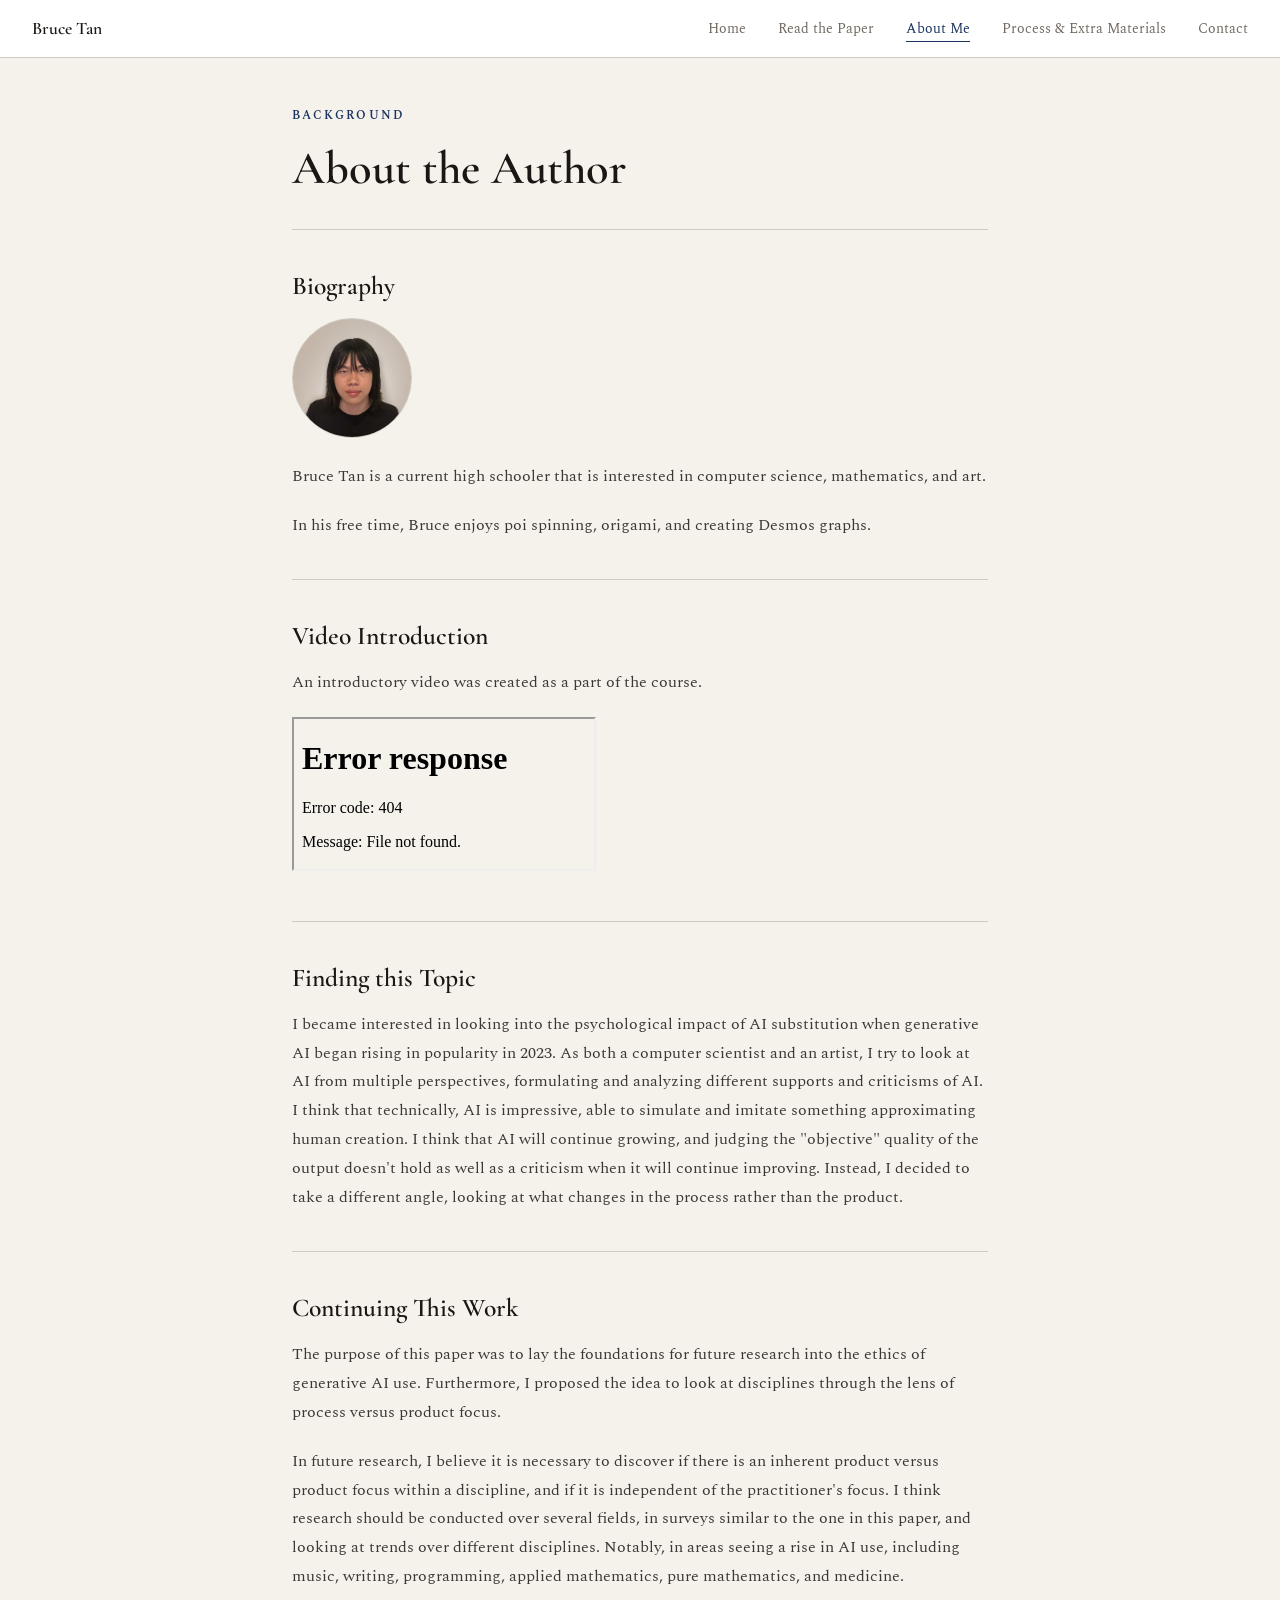
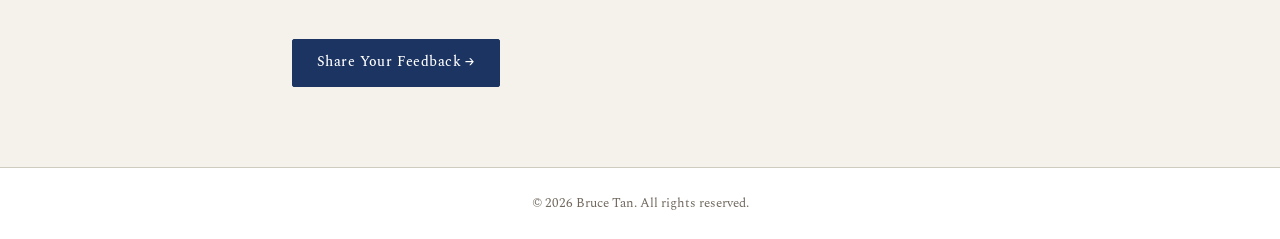
==== about.html @ 76bb7b0b "update" ====
<!DOCTYPE html>
<html lang="en">
<head>
    <meta charset="UTF-8" />
    <meta name="viewport" content="width=device-width, initial-scale=1.0" />
    <title>About — A Productivity Fixated World in the Age of AI: Investigating The Purpose of Human Art</title>

    <link rel="preconnect" href="https://fonts.googleapis.com" />
    <link rel="preconnect" href="https://fonts.gstatic.com" crossorigin />
    <link href="https://fonts.googleapis.com/css2?family=Cormorant+Garamond:ital,wght@0,500;0,600;0,700;1,500;1,600&family=Spectral:ital,wght@0,400;0,500;0,600;1,400&display=swap" rel="stylesheet" />

    <link rel="stylesheet" href="style.css" />

    <style>
        .page-header {
            padding-bottom: 2rem;
            border-bottom: 1px solid var(--border);
            margin-bottom: 2.5rem;
        }

        /* Author portrait */
        .portrait {
            width: 120px;
            height: 120px;
            border-radius: 50%;
            object-fit: cover;
            border: 1px solid var(--border);
            margin-bottom: 1.5rem;
        }

        .portrait-placeholder {
            width: 120px;
            height: 120px;
            border-radius: 50%;
            background: var(--bg-alt);
            border: 1px dashed var(--border);
            display: flex;
            align-items: center;
            justify-content: center;
            color: var(--text-muted);
            font-size: 0.75rem;
            text-align: center;
            margin-bottom: 1.5rem;
        }

        .cta-row { margin-top: 3rem; }
    </style>
</head>
<body>

    <nav>
        <a href="index.html" class="nav-brand">Bruce Tan</a>

        <button class="nav-toggle" aria-label="Toggle navigation">
            <span></span><span></span><span></span>
        </button>

        <ul class="nav-links">
            <li><a href="index.html">Home</a></li>
            <li><a href="paper.html">Read the Paper</a></li>
            <li><a href="about.html" class="active">About Me</a></li>
            <li><a href="research.html">Process & Extra Materials</a></li>
            <li><a href="contact.html">Contact</a></li>
        </ul>
    </nav>

    <main>

        <header class="page-header">
            <span class="section-label">Background</span>
            <h1>About the Author</h1>
        </header>

        <!-- Bio -->
        <section class="content-section">
            <h2>Biography</h2>

            <img class="portrait" src="photo.png" alt="Headshot of Bruce Tan">

            <p>Bruce Tan is a current high schooler that is interested in computer science, mathematics, and art.</p>
            <p>In his free time, Bruce enjoys poi spinning, origami, and creating Desmos graphs.</p>
        </section>

        <hr class="divider" />

        <!-- Introduction video -->
        <section class="content-section">
            <h2>Video Introduction</h2>

            <p>An introductory video was created as a part of the course.</p>
            <div class="video-wrapper">
                <iframe
                    src="Bruce Tan Video.mp4"
                    title="About the Author Video"
                    allowfullscreen
                ></iframe>
            </div>
        </section>

        <hr class="divider" />

        <!-- How the I came to this topic -->
        <section class="content-section">
            <h2>Finding this Topic</h2>
            <p>I became interested in looking into the psychological impact of AI substitution when generative AI began rising in popularity in 2023. As both a computer scientist and an artist, I try to look at AI from multiple perspectives, formulating and analyzing different supports and criticisms of AI. I think that technically, AI is impressive, able to simulate and imitate something approximating human creation. I think that AI will continue growing, and judging the "objective" quality of the output doesn't hold as well as a criticism when it will continue improving. Instead, I decided to take a different angle, looking at what changes in the process rather than the product.</p>
        </section>

        <hr class="divider" />

        <section class="content-section">
            <h2>Continuing This Work</h2>
            <p>The purpose of this paper was to lay the foundations for future research into the ethics of generative AI use. Furthermore, I proposed the idea to look at disciplines through the lens of process versus product focus.</p>
            <p>In future research, I believe it is necessary to discover if there is an inherent product versus product focus within a discipline, and if it is independent of the practitioner's focus. I think research should be conducted over several fields, in surveys similar to the one in this paper, and looking at trends over different disciplines. Notably, in areas seeing a rise in AI use, including music, writing, programming, applied mathematics, pure mathematics, and medicine.</p>
        </section>

        <div class="cta-row">
            <a href="contact.html" class="btn btn-primary">Share Your Feedback &rarr;</a>
        </div>

    </main>

    <footer>
        <p class="footer-text">&copy; 2026 Bruce Tan. All rights reserved.</p>
    </footer>

    <script src="main.js"></script>

</body>
</html>
---- style.css ----
/* Variables */
:root {
    --bg:           #f5f2ec;
    --bg-alt:       #ebe7de;
    --text:         #1a1614;
    --text-muted:   #70685e;
    --accent:       #1c3461;
    --accent-light: #dce6f2;
    --border:       #d0cbbf;
    --white:        #ffffff;
    --nav-height:   58px;
    --max-width:    760px;
}


/* Reset */
*, *::before, *::after {
    box-sizing: border-box;
    margin: 0;
    padding: 0;
}

html {
    font-size: 16px;
    scroll-behavior: smooth;
}

body {
    background: var(--bg);
    color: var(--text);
    font-family: 'Spectral', serif;
    font-weight: 400;
    line-height: 1.8;
    min-height: 100vh;
    display: flex;
    flex-direction: column;
}

a {
    color: var(--accent);
    text-decoration: none;
}
a:hover { text-decoration: underline; }

img { max-width: 100%; display: block; }


/* Typography */
h1, h2, h3, h4 {
    font-family: 'Cormorant Garamond', serif;
    color: var(--text);
    line-height: 1.25;
}

h1 { font-size: clamp(1.9rem, 4.5vw, 2.9rem); font-weight: 600; }
h2 { font-size: 1.6rem; font-weight: 600; margin-bottom: 1rem; }
h3 { font-size: 1.2rem; font-weight: 600; margin-bottom: 0.6rem; }

p {
    color: rgba(26, 22, 20, 0.85);
    margin-bottom: 1.25rem;
}
p:last-child { margin-bottom: 0; }

em { font-style: italic; }

.section-label {
    display: block;
    font-family: 'Spectral', serif;
    font-size: 0.72rem;
    font-weight: 600;
    letter-spacing: 0.18em;
    text-transform: uppercase;
    color: var(--accent);
    margin-bottom: 0.75rem;
}


/* Navigation */
nav {
    position: sticky;
    top: 0;
    z-index: 200;
    height: var(--nav-height);
    background: var(--white);
    border-bottom: 1px solid var(--border);
    display: flex;
    align-items: center;
    justify-content: space-between;
    padding: 0 2rem;
}

.nav-brand {
    font-family: 'Cormorant Garamond', serif;
    font-size: 1.1rem;
    font-weight: 600;
    color: var(--text);
    flex-shrink: 0;
}
.nav-brand:hover {
    color: var(--accent);
    text-decoration: none;
}

.nav-links {
    list-style: none;
    display: flex;
    gap: 2rem;
}
.nav-links a {
    font-size: 0.85rem;
    color: var(--text-muted);
    transition: color 0.18s ease;
}
.nav-links a:hover { color: var(--accent); text-decoration: none; }
.nav-links a.active {
    color: var(--accent);
    text-decoration: none;
    border-bottom: 1px solid var(--accent);
    padding-bottom: 2px;
}

/* Hamburger button (hidden on desktop) */
.nav-toggle {
    display: none;
    flex-direction: column;
    gap: 5px;
    background: none;
    border: none;
    cursor: pointer;
    padding: 4px;
}
.nav-toggle span {
    display: block;
    width: 22px;
    height: 2px;
    background: var(--text);
    border-radius: 1px;
    transition: all 0.2s ease;
}


/* Layout */
main {
    flex: 1;
    max-width: var(--max-width);
    width: 100%;
    margin: 0 auto;
    padding: 3rem 2rem 5rem;
}

.content-section { margin-bottom: 2.5rem; }

hr.divider {
    border: none;
    border-top: 1px solid var(--border);
    margin: 2.5rem 0;
}


/* Shared components */
.card {
    background: var(--white);
    border: 1px solid var(--border);
    border-radius: 3px;
    padding: 2rem;
}

/* Scope box with left accent border */
.scope {
    background: var(--bg-alt);
    border-left: 3px solid var(--accent);
    padding: 1rem 1.25rem;
    font-size: 0.92rem;
    color: var(--text-muted);
    line-height: 1.75;
}
.scope strong { color: var(--text); }

/* Generic wrapper for iframes (PDFs, slideshows, forms) */
.embed-wrapper {
    background: var(--bg-alt);
    border: 1px solid var(--border);
    border-radius: 3px;
    overflow: hidden;
}
.embed-wrapper iframe {
    display: block;
    width: 100%;
    border: none;
}

/* Generic image/content placeholder box */
.img-placeholder {
    background: var(--bg-alt);
    border: 1px dashed var(--border);
    border-radius: 3px;
    display: flex;
    align-items: center;
    justify-content: center;
    color: var(--text-muted);
    font-size: 0.85rem;
    text-align: center;
    padding: 2rem;
    min-height: 200px;
}


/* Buttons */
.btn {
    display: inline-block;
    padding: 0.65rem 1.5rem;
    font-family: 'Spectral', serif;
    font-size: 0.88rem;
    font-weight: 500;
    letter-spacing: 0.03em;
    border-radius: 2px;
    border: 1px solid transparent;
    cursor: pointer;
    transition: background 0.18s ease, border-color 0.18s ease, color 0.18s ease;
    text-decoration: none;
}
.btn:hover { text-decoration: none; }

.btn-primary {
    background: var(--accent);
    color: var(--white);
    border-color: var(--accent);
}
.btn-primary:hover { background: #16295a; border-color: #16295a; }

.btn-secondary {
    background: transparent;
    color: var(--accent);
    border-color: var(--accent);
}
.btn-secondary:hover { background: var(--accent-light); }


/* Bottom nav grid (index page) */
.nav-grid {
    display: grid;
    grid-template-columns: 1fr 1fr;
    gap: 1rem;
}

.nav-card {
    display: flex;
    flex-direction: column;
    gap: 0.3rem;
    padding: 1.25rem 1.5rem;
    background: var(--white);
    border: 1px solid var(--border);
    border-radius: 3px;
    text-decoration: none;
    transition: border-color 0.18s ease, background 0.18s ease;
}
.nav-card:hover {
    border-color: var(--accent);
    background: var(--accent-light);
    text-decoration: none;
}

.nav-card-label {
    font-size: 0.68rem;
    font-weight: 600;
    letter-spacing: 0.15em;
    text-transform: uppercase;
    color: var(--accent);
}
.nav-card-title {
    font-family: 'Cormorant Garamond', serif;
    font-size: 1rem;
    font-weight: 500;
    color: var(--text);
}
.nav-card-arrow {
    font-size: 0.85rem;
    color: var(--text-muted);
    margin-top: 0.5rem;
}


/* Footer */
footer {
    background: var(--white);
    border-top: 1px solid var(--border);
    padding: 1.5rem 2rem;
    text-align: center;
}

.footer-text {
    font-size: 0.8rem;
    color: var(--text-muted);
}


/* Scrollbar */
::-webkit-scrollbar { width: 5px; }
::-webkit-scrollbar-track { background: var(--bg); }
::-webkit-scrollbar-thumb { background: var(--border); border-radius: 2px; }
::-webkit-scrollbar-thumb:hover { background: var(--text-muted); }


/* Mobile */
@media (max-width: 640px) {
    nav { padding: 0 1.25rem; }
    main { padding: 2rem 1.25rem 4rem; }

    .nav-toggle { display: flex; }

    .nav-links {
        display: none;
        position: absolute;
        top: var(--nav-height);
        left: 0; right: 0;
        background: var(--white);
        border-bottom: 1px solid var(--border);
        flex-direction: column;
        gap: 0;
        padding: 0.5rem 0;
    }
    .nav-links.open { display: flex; }
    .nav-links li a {
        display: block;
        padding: 0.75rem 1.5rem;
        border-bottom: none;
    }

    .nav-grid { grid-template-columns: 1fr; }
}
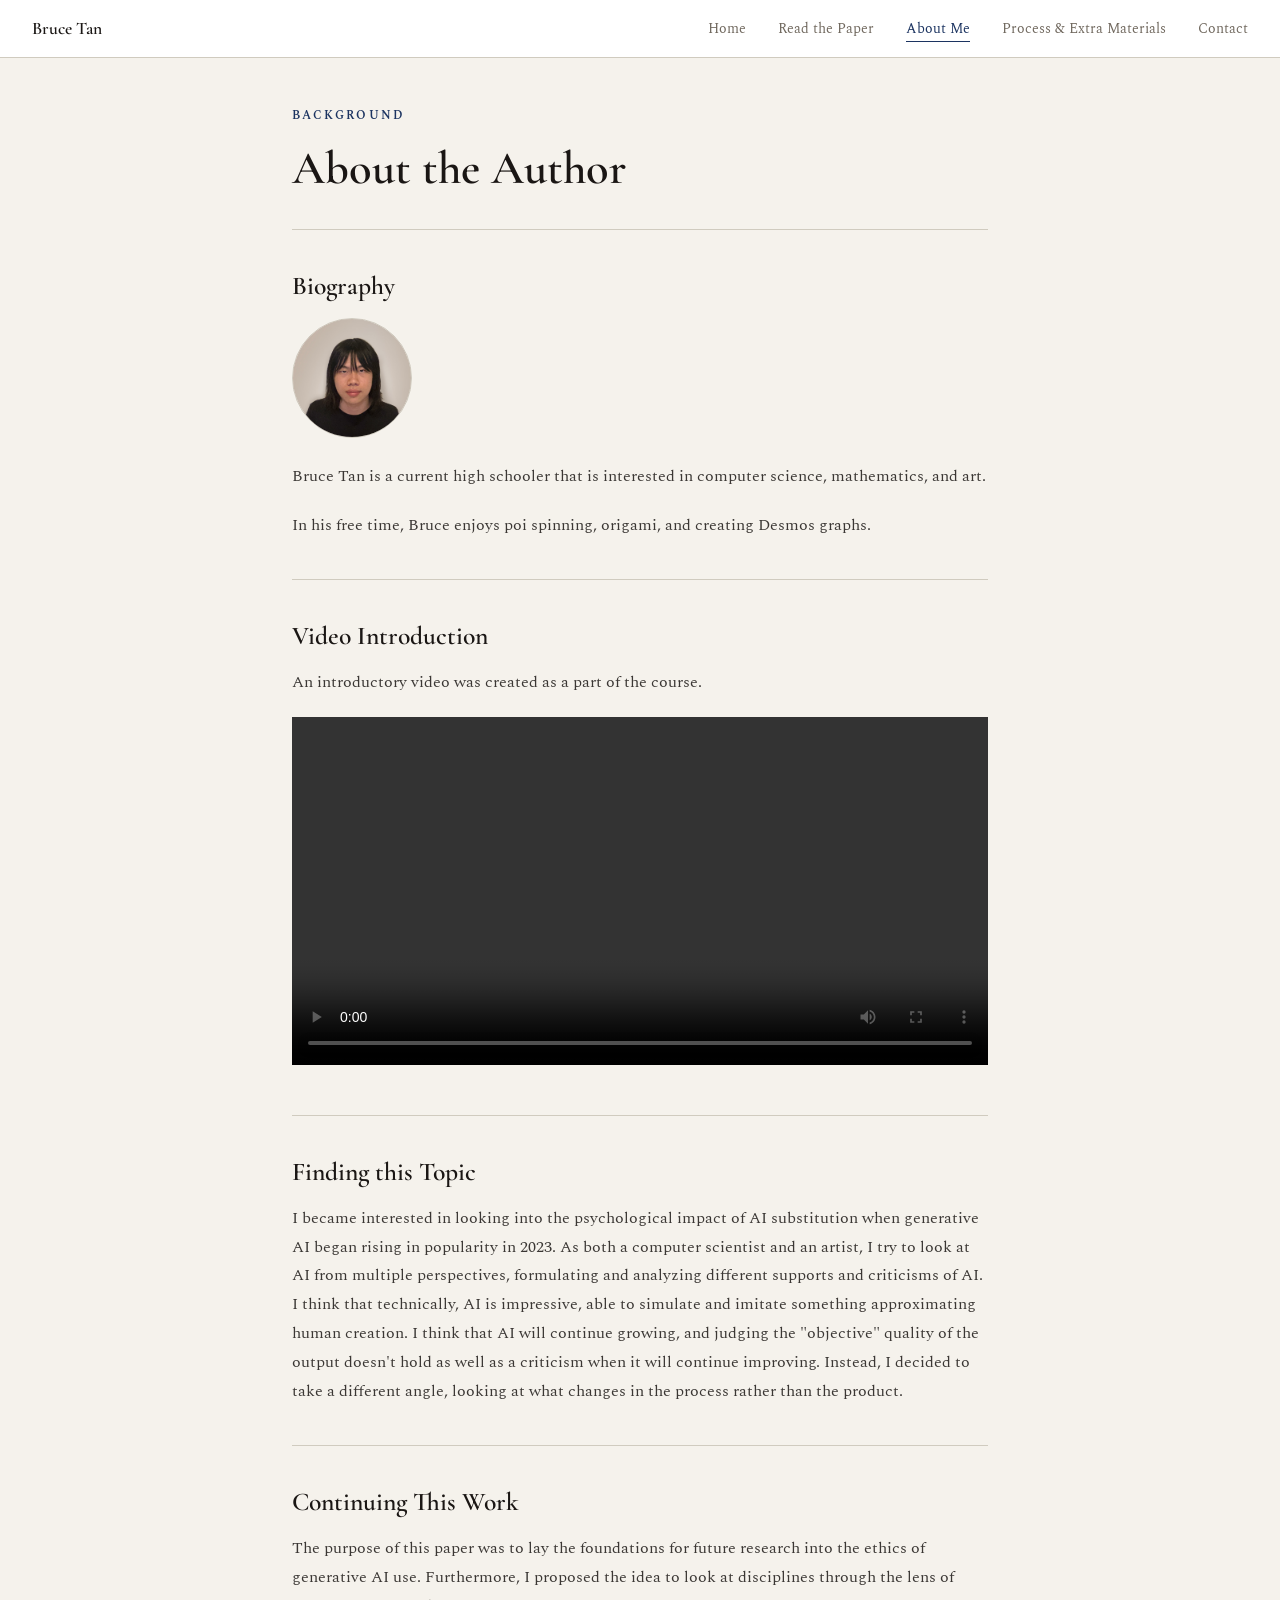
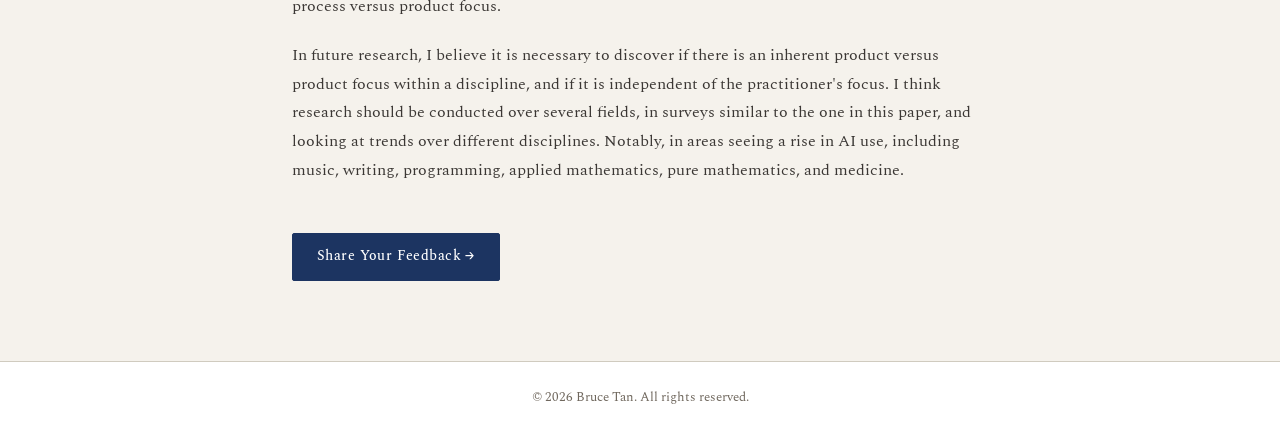
==== commit 654c47c6: "Update about.html" ====
--- a/about.html
+++ b/about.html
@@ -89,11 +89,7 @@
 
             <p>An introductory video was created as a part of the course.</p>
             <div class="video-wrapper">
-                <iframe
-                    src="Bruce Tan Video.mp4"
-                    title="About the Author Video"
-                    allowfullscreen
-                ></iframe>
+                <video src="Bruce Tan Video.mp4" title="About the Author Video" controls width="100%"></video>
             </div>
         </section>
 
